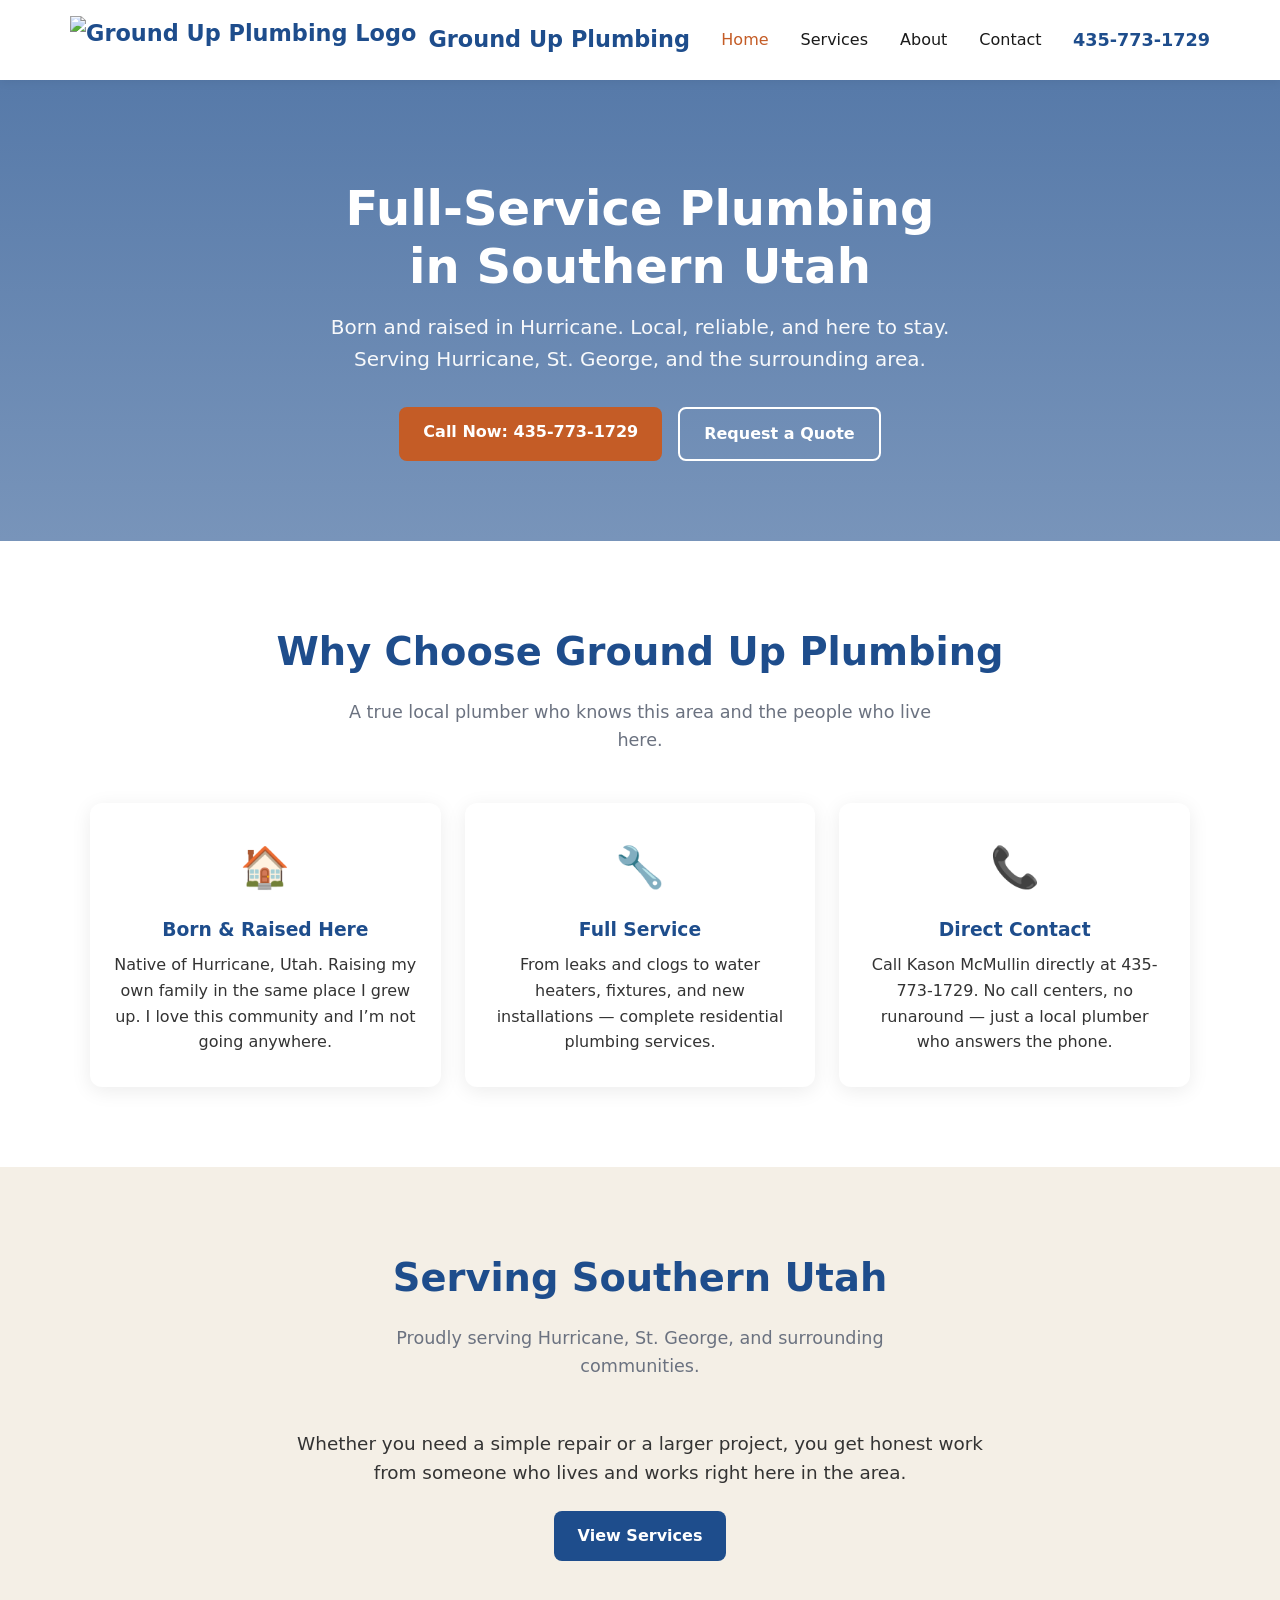
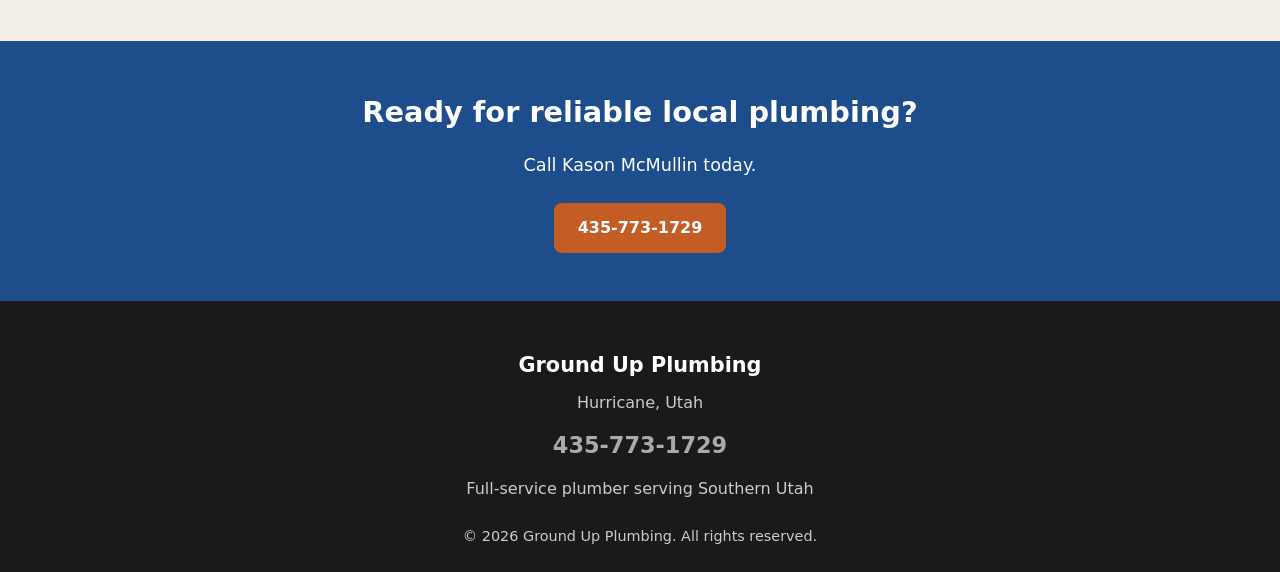
==== index.html @ 10d8872b "Add Ground Up Plumbing website" ====
<!DOCTYPE html>
<html lang="en">
<head>
  <meta charset="UTF-8">
  <meta name="viewport" content="width=device-width, initial-scale=1.0">
  <title>Ground Up Plumbing | Full Service Plumber in Hurricane & St. George, Utah</title>
  <meta name="description" content="Local full-service plumber in Hurricane and Southern Utah. Born and raised in Hurricane. Call Kason McMullin at 435-773-1729.">
  <link rel="stylesheet" href="css/styles.css">
</head>
<body>
  <header>
    <div class="container header-inner">
      <a href="index.html" class="logo">
        <img src="images/logo-new.jpg" alt="Ground Up Plumbing Logo">
        Ground Up Plumbing
      </a>
      <nav>
        <ul>
          <li><a href="index.html" class="active">Home</a></li>
          <li><a href="services.html">Services</a></li>
          <li><a href="about.html">About</a></li>
          <li><a href="contact.html">Contact</a></li>
        </ul>
      </nav>
      <a href="tel:4357731729" class="phone-link">435-773-1729</a>
    </div>
  </header>

  <section class="hero">
    <div class="container">
      <h1>Full-Service Plumbing<br>in Southern Utah</h1>
      <p>Born and raised in Hurricane. Local, reliable, and here to stay. Serving Hurricane, St. George, and the surrounding area.</p>
      <div class="hero-btns">
        <a href="tel:4357731729" class="btn">Call Now: 435-773-1729</a>
        <a href="contact.html" class="btn btn-outline" style="border-color:white;color:white !important;">Request a Quote</a>
      </div>
    </div>
  </section>

  <section>
    <div class="container">
      <h2 class="section-title">Why Choose Ground Up Plumbing</h2>
      <p class="section-sub">A true local plumber who knows this area and the people who live here.</p>
      <div class="cards">
        <div class="card">
          <div class="card-icon">🏠</div>
          <h3>Born & Raised Here</h3>
          <p>Native of Hurricane, Utah. Raising my own family in the same place I grew up. I love this community and I’m not going anywhere.</p>
        </div>
        <div class="card">
          <div class="card-icon">🔧</div>
          <h3>Full Service</h3>
          <p>From leaks and clogs to water heaters, fixtures, and new installations — complete residential plumbing services.</p>
        </div>
        <div class="card">
          <div class="card-icon">📞</div>
          <h3>Direct Contact</h3>
          <p>Call Kason McMullin directly at 435-773-1729. No call centers, no runaround — just a local plumber who answers the phone.</p>
        </div>
      </div>
    </div>
  </section>

  <section style="background: var(--sand);">
    <div class="container">
      <h2 class="section-title">Serving Southern Utah</h2>
      <p class="section-sub">Proudly serving Hurricane, St. George, and surrounding communities.</p>
      <div style="text-align:center; max-width:700px; margin:0 auto;">
        <p style="font-size:1.15rem; margin-bottom:24px;">Whether you need a simple repair or a larger project, you get honest work from someone who lives and works right here in the area.</p>
        <a href="services.html" class="btn btn-primary">View Services</a>
      </div>
    </div>
  </section>

  <section class="cta-banner">
    <div class="container">
      <h2>Ready for reliable local plumbing?</h2>
      <p style="margin-bottom:24px; font-size:1.1rem;">Call Kason McMullin today.</p>
      <a href="tel:4357731729" class="btn">435-773-1729</a>
    </div>
  </section>

  <footer>
    <div class="container">
      <div class="footer-logo">Ground Up Plumbing</div>
      <p>Hurricane, Utah</p>
      <div class="footer-phone"><a href="tel:4357731729">435-773-1729</a></div>
      <p>Full-service plumber serving Southern Utah</p>
      <p style="margin-top:24px; font-size:0.9rem;">&copy; 2026 Ground Up Plumbing. All rights reserved.</p>
    </div>
  </footer>
</body>
</html>
---- css/styles.css ----
:root {
  --primary: #1e4d8c;
  --primary-dark: #163a6b;
  --accent: #c45c26;
  --accent-light: #e07a3d;
  --sand: #f4efe6;
  --stone: #8b7355;
  --dark: #1a1a1a;
  --text: #333333;
  --light: #ffffff;
  --gray: #6b7280;
  --radius: 12px;
  --shadow: 0 4px 20px rgba(0,0,0,0.08);
}

* { margin: 0; padding: 0; box-sizing: border-box; }

body {
  font-family: 'Segoe UI', system-ui, -apple-system, sans-serif;
  color: var(--text);
  line-height: 1.6;
  background: var(--light);
}

a { color: var(--primary); text-decoration: none; }
a:hover { color: var(--accent); }

.container { max-width: 1140px; margin: 0 auto; padding: 0 20px; }

header {
  background: var(--light);
  box-shadow: 0 2px 10px rgba(0,0,0,0.06);
  position: sticky;
  top: 0;
  z-index: 100;
}

.header-inner {
  display: flex;
  justify-content: space-between;
  align-items: center;
  padding: 16px 0;
}

.logo {
  display: flex;
  align-items: center;
  gap: 12px;
  font-weight: 700;
  font-size: 1.4rem;
  color: var(--primary);
}

.logo img { height: 48px; width: auto; }

nav ul { display: flex; list-style: none; gap: 32px; }
nav a { font-weight: 500; color: var(--dark); font-size: 1rem; }
nav a:hover, nav a.active { color: var(--accent); }

.btn {
  display: inline-block;
  background: var(--accent);
  color: white !important;
  padding: 12px 24px;
  border-radius: 8px;
  font-weight: 600;
  transition: background 0.2s, transform 0.1s;
}
.btn:hover { background: var(--accent-light); transform: translateY(-1px); }
.btn-primary { background: var(--primary); }
.btn-primary:hover { background: var(--primary-dark); }
.btn-outline { background: transparent; border: 2px solid var(--primary); color: var(--primary) !important; }
.btn-outline:hover { background: var(--primary); color: white !important; }

.phone-link {
  font-weight: 700;
  color: var(--primary);
  font-size: 1.1rem;
}

.hero {
  background: linear-gradient(rgba(30,77,140,0.75), rgba(30,77,140,0.6)), url('../images/hero-landscape.jpg') center/cover no-repeat;
  color: white;
  padding: 100px 0 80px;
  text-align: center;
}

.hero h1 { font-size: 3rem; font-weight: 800; margin-bottom: 16px; line-height: 1.2; }
.hero p { font-size: 1.25rem; max-width: 700px; margin: 0 auto 32px; opacity: 0.95; }
.hero-btns { display: flex; gap: 16px; justify-content: center; flex-wrap: wrap; }

section { padding: 80px 0; }
.section-title { text-align: center; font-size: 2.4rem; color: var(--primary); margin-bottom: 16px; }
.section-sub { text-align: center; color: var(--gray); max-width: 600px; margin: 0 auto 48px; font-size: 1.1rem; }

.cards { display: grid; grid-template-columns: repeat(auto-fit, minmax(280px, 1fr)); gap: 24px; }
.card {
  background: white;
  border-radius: var(--radius);
  padding: 32px 24px;
  box-shadow: var(--shadow);
  text-align: center;
  transition: transform 0.2s;
}
.card:hover { transform: translateY(-4px); }
.card h3 { color: var(--primary); margin: 16px 0 8px; }
.card-icon { font-size: 2.5rem; }

.about-grid {
  display: grid;
  grid-template-columns: 1fr 1.2fr;
  gap: 48px;
  align-items: center;
}
.about-img { border-radius: var(--radius); width: 100%; height: 480px; object-fit: cover; box-shadow: var(--shadow); }
.about-text h2 { color: var(--primary); margin-bottom: 16px; font-size: 2rem; }
.about-text p { margin-bottom: 16px; }

.service-list { display: grid; grid-template-columns: repeat(auto-fit, minmax(240px, 1fr)); gap: 16px; }
.service-item {
  background: var(--sand);
  padding: 20px;
  border-radius: 8px;
  border-left: 4px solid var(--accent);
}

.contact-grid { display: grid; grid-template-columns: 1fr 1fr; gap: 48px; }
.contact-info h3 { color: var(--primary); margin-bottom: 12px; }
.contact-info p { margin-bottom: 8px; }
.contact-form input, .contact-form textarea, .contact-form select {
  width: 100%;
  padding: 12px 16px;
  border: 1px solid #ddd;
  border-radius: 8px;
  margin-bottom: 16px;
  font-size: 1rem;
  font-family: inherit;
}
.contact-form textarea { min-height: 120px; resize: vertical; }

footer {
  background: var(--dark);
  color: #ccc;
  padding: 48px 0 24px;
  text-align: center;
}
footer a { color: #aaa; }
footer a:hover { color: white; }
.footer-logo { font-size: 1.3rem; color: white; font-weight: 700; margin-bottom: 8px; }
.footer-phone { font-size: 1.4rem; color: var(--accent-light); font-weight: 700; margin: 12px 0; }

@media (max-width: 768px) {
  .header-inner { flex-wrap: wrap; }
  nav ul { gap: 16px; font-size: 0.95rem; }
  .hero h1 { font-size: 2.2rem; }
  .hero { padding: 70px 0 60px; }
  .about-grid, .contact-grid { grid-template-columns: 1fr; }
  .about-img { height: 360px; }
  section { padding: 60px 0; }
}

.cta-banner {
  background: var(--primary);
  color: white;
  text-align: center;
  padding: 48px 20px;
}
.cta-banner h2 { margin-bottom: 16px; font-size: 1.8rem; }
.cta-banner .btn { background: var(--accent); }
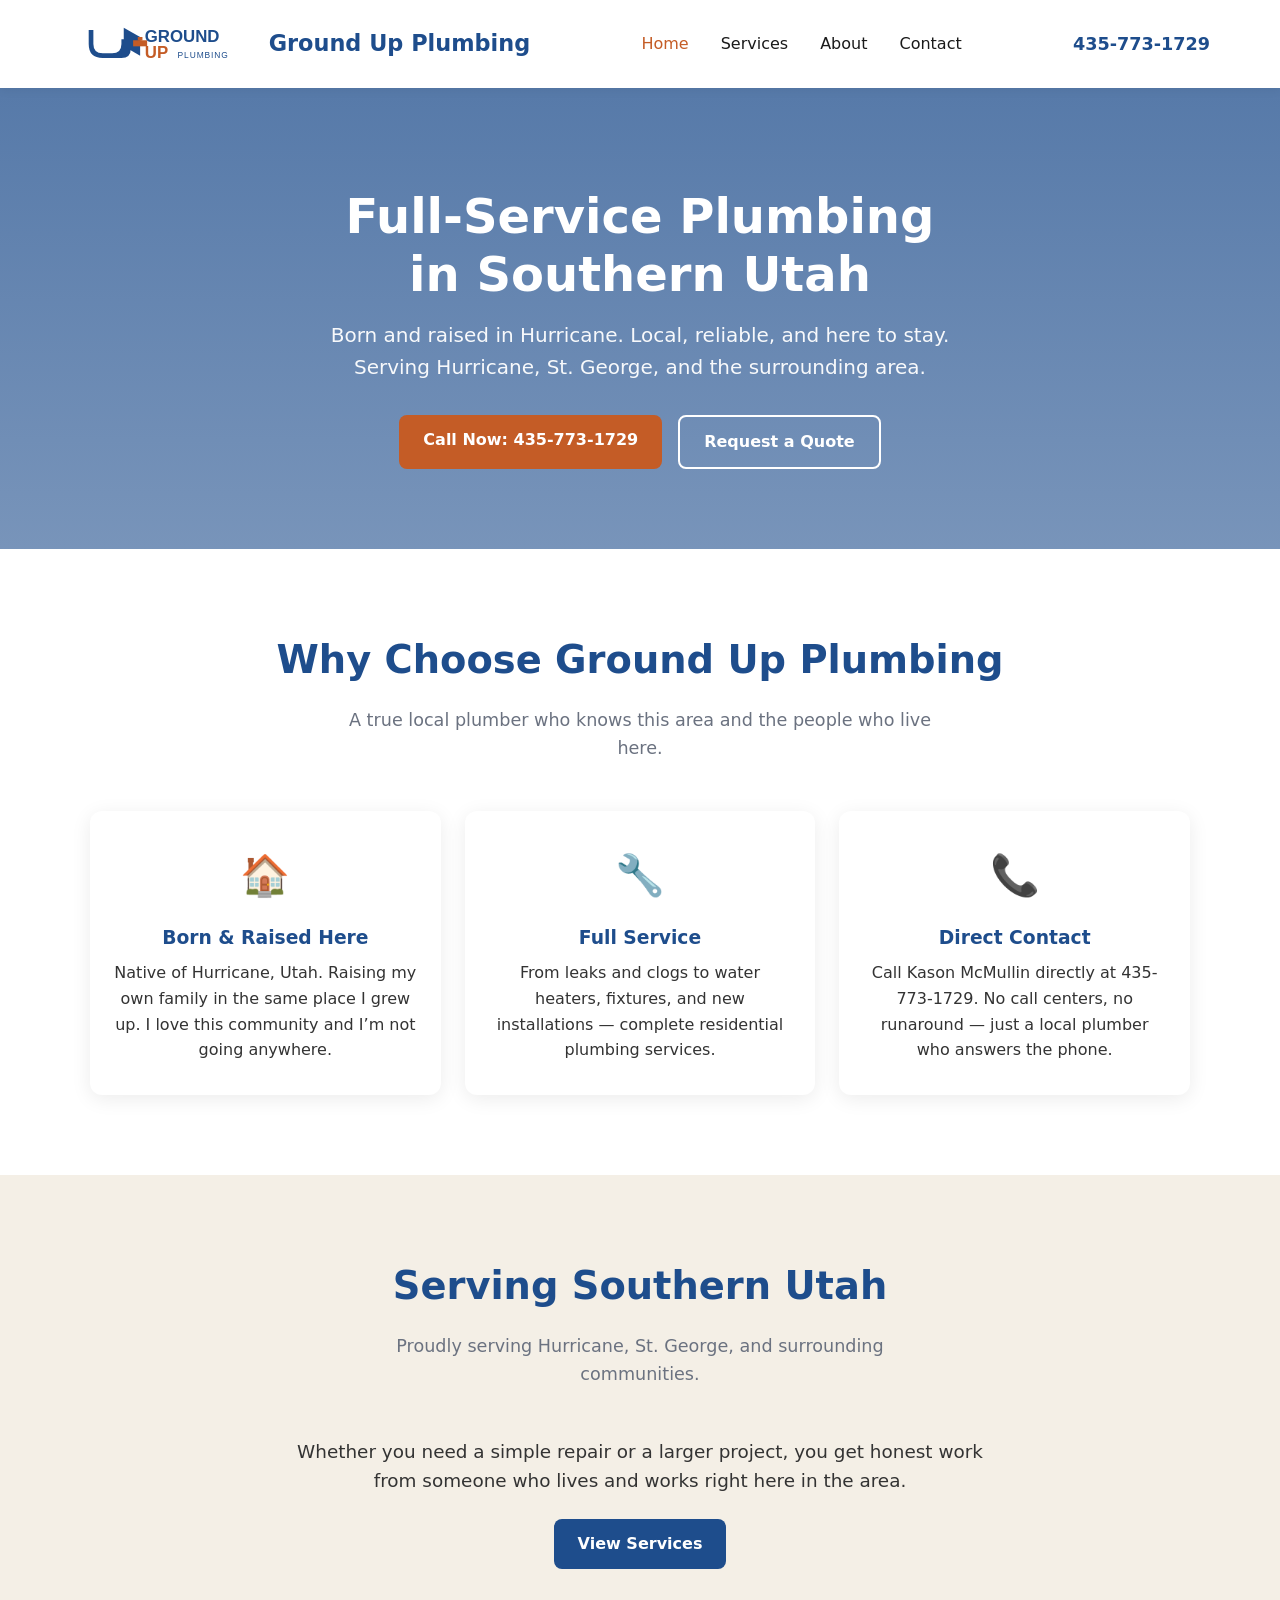
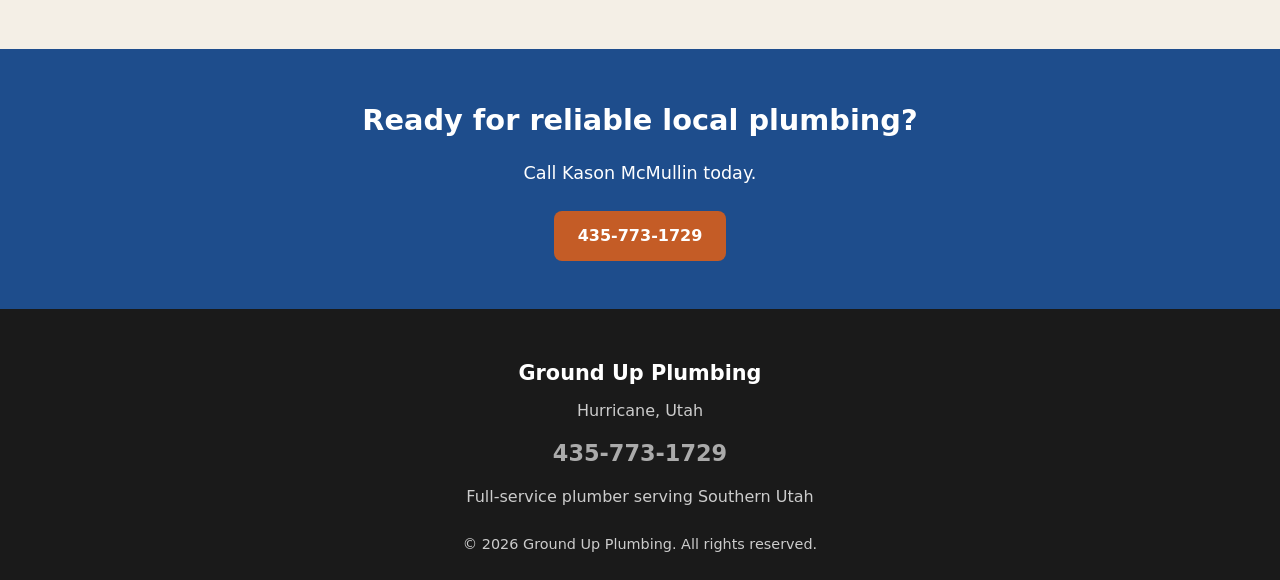
==== commit 589987a4: "Add SVG logo and fix logo reference" ====
--- a/index.html
+++ b/index.html
@@ -11,7 +11,7 @@
   <header>
     <div class="container header-inner">
       <a href="index.html" class="logo">
-        <img src="images/logo-new.jpg" alt="Ground Up Plumbing Logo">
+        <img src="images/logo.svg" alt="Ground Up Plumbing" style="height:56px;">
         Ground Up Plumbing
       </a>
       <nav>
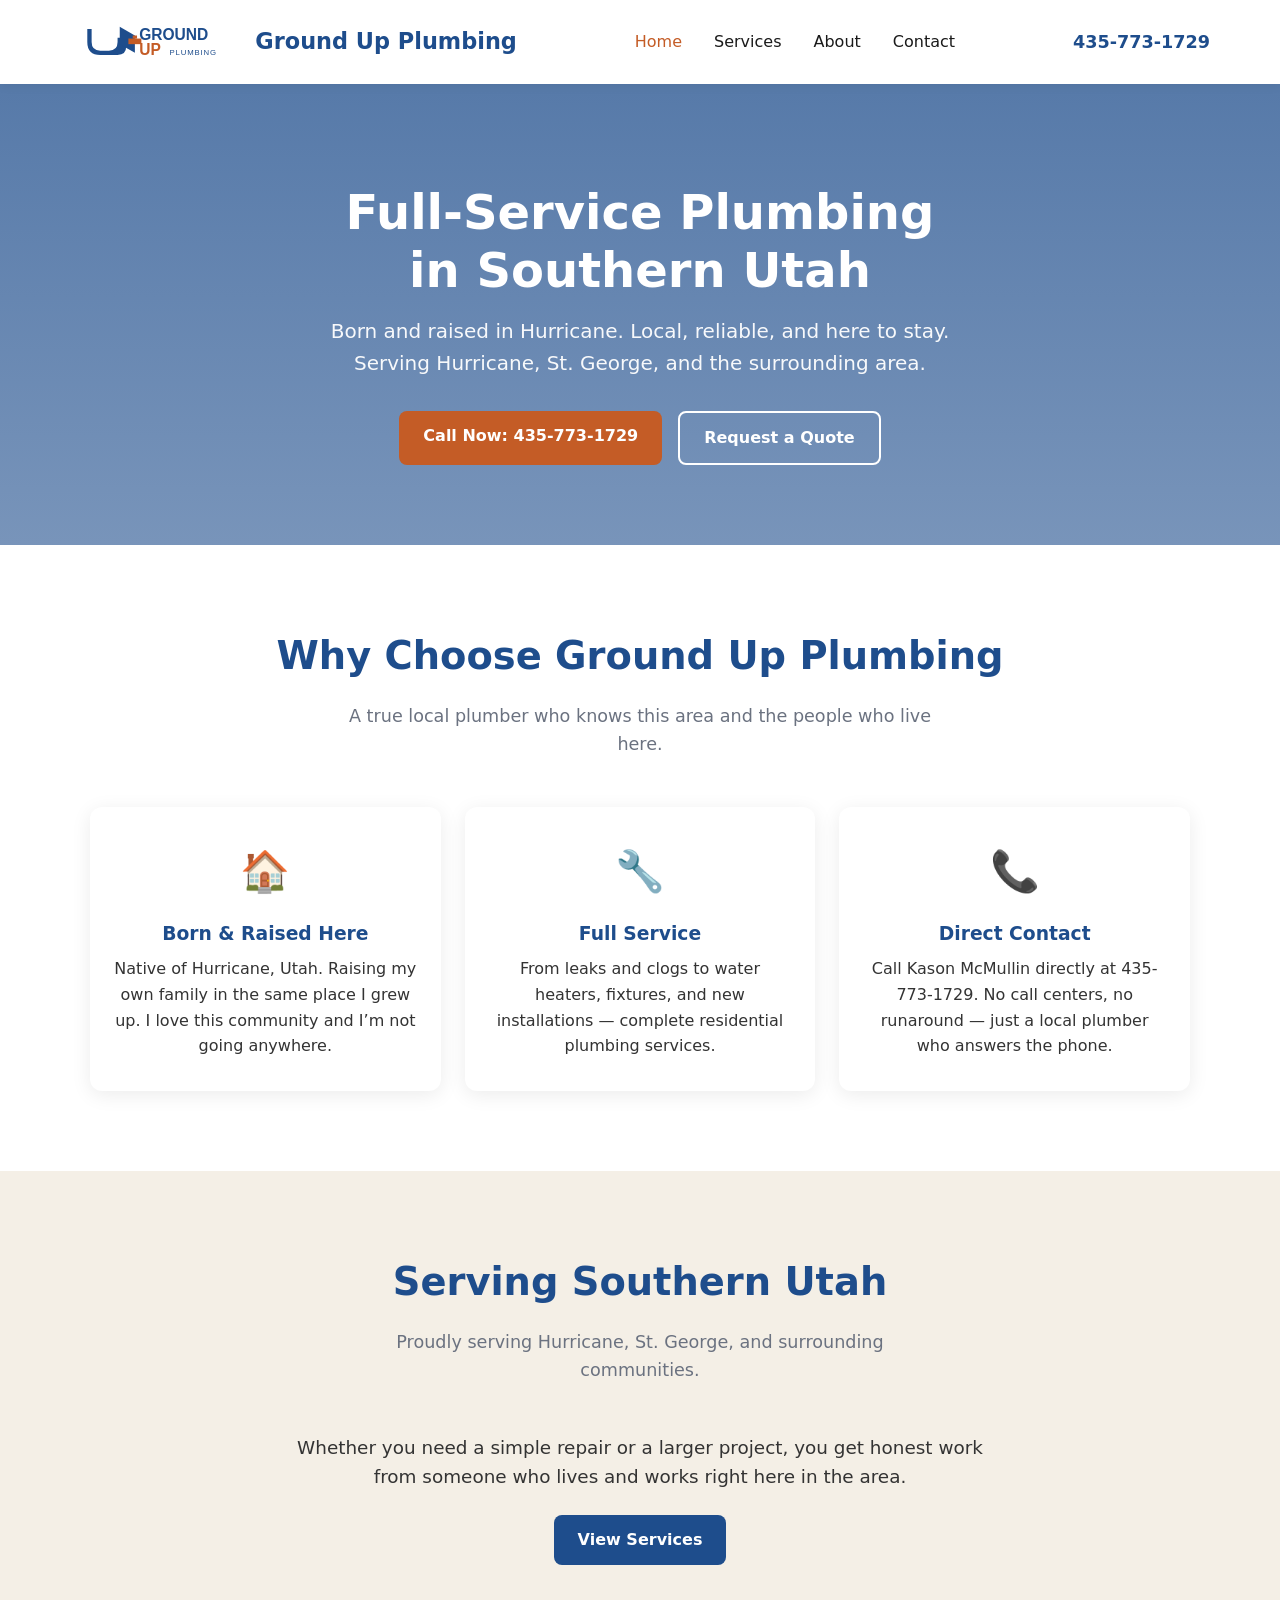
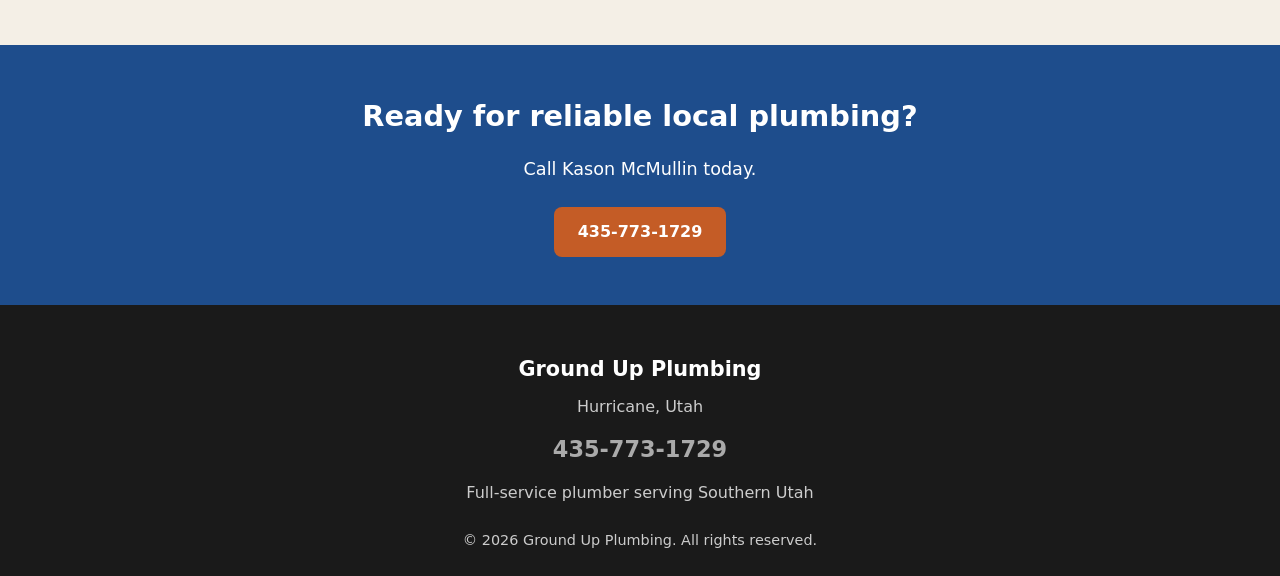
==== commit ed777fec: "Fix logo and add remaining pages" ====
--- a/index.html
+++ b/index.html
@@ -11,7 +11,7 @@
   <header>
     <div class="container header-inner">
       <a href="index.html" class="logo">
-        <img src="images/logo.svg" alt="Ground Up Plumbing" style="height:56px;">
+        <img src="images/logo.svg" alt="Ground Up Plumbing" style="height:52px;width:auto;">
         Ground Up Plumbing
       </a>
       <nav>
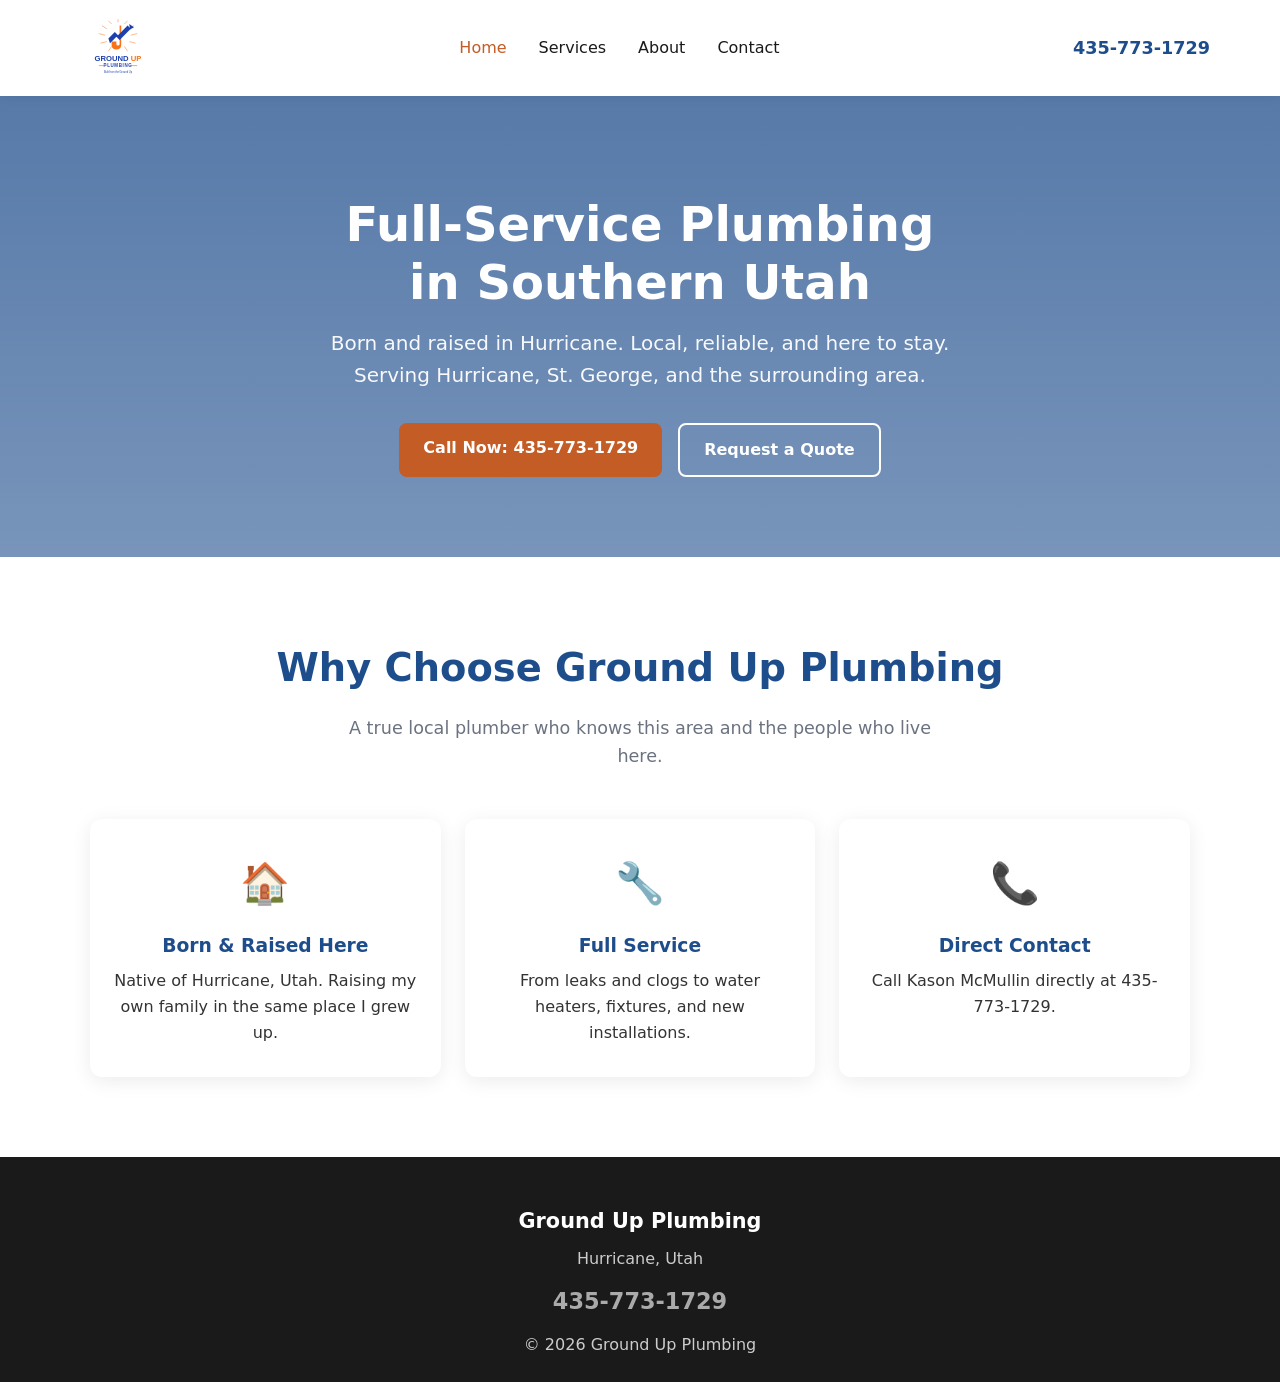
==== commit 895de052: "Add matching Ground Up Plumbing logo" ====
--- a/index.html
+++ b/index.html
@@ -4,15 +4,13 @@
   <meta charset="UTF-8">
   <meta name="viewport" content="width=device-width, initial-scale=1.0">
   <title>Ground Up Plumbing | Full Service Plumber in Hurricane & St. George, Utah</title>
-  <meta name="description" content="Local full-service plumber in Hurricane and Southern Utah. Born and raised in Hurricane. Call Kason McMullin at 435-773-1729.">
   <link rel="stylesheet" href="css/styles.css">
 </head>
 <body>
   <header>
     <div class="container header-inner">
       <a href="index.html" class="logo">
-        <img src="images/logo.svg" alt="Ground Up Plumbing" style="height:52px;width:auto;">
-        Ground Up Plumbing
+        <img src="images/logo.svg" alt="Ground Up Plumbing" style="height:64px;">
       </a>
       <nav>
         <ul>
@@ -25,7 +23,6 @@
       <a href="tel:4357731729" class="phone-link">435-773-1729</a>
     </div>
   </header>
-
   <section class="hero">
     <div class="container">
       <h1>Full-Service Plumbing<br>in Southern Utah</h1>
@@ -36,7 +33,6 @@
       </div>
     </div>
   </section>
-
   <section>
     <div class="container">
       <h2 class="section-title">Why Choose Ground Up Plumbing</h2>
@@ -45,48 +41,27 @@
         <div class="card">
           <div class="card-icon">🏠</div>
           <h3>Born & Raised Here</h3>
-          <p>Native of Hurricane, Utah. Raising my own family in the same place I grew up. I love this community and I’m not going anywhere.</p>
+          <p>Native of Hurricane, Utah. Raising my own family in the same place I grew up.</p>
         </div>
         <div class="card">
           <div class="card-icon">🔧</div>
           <h3>Full Service</h3>
-          <p>From leaks and clogs to water heaters, fixtures, and new installations — complete residential plumbing services.</p>
+          <p>From leaks and clogs to water heaters, fixtures, and new installations.</p>
         </div>
         <div class="card">
           <div class="card-icon">📞</div>
           <h3>Direct Contact</h3>
-          <p>Call Kason McMullin directly at 435-773-1729. No call centers, no runaround — just a local plumber who answers the phone.</p>
+          <p>Call Kason McMullin directly at 435-773-1729.</p>
         </div>
       </div>
     </div>
   </section>
-
-  <section style="background: var(--sand);">
-    <div class="container">
-      <h2 class="section-title">Serving Southern Utah</h2>
-      <p class="section-sub">Proudly serving Hurricane, St. George, and surrounding communities.</p>
-      <div style="text-align:center; max-width:700px; margin:0 auto;">
-        <p style="font-size:1.15rem; margin-bottom:24px;">Whether you need a simple repair or a larger project, you get honest work from someone who lives and works right here in the area.</p>
-        <a href="services.html" class="btn btn-primary">View Services</a>
-      </div>
-    </div>
-  </section>
-
-  <section class="cta-banner">
-    <div class="container">
-      <h2>Ready for reliable local plumbing?</h2>
-      <p style="margin-bottom:24px; font-size:1.1rem;">Call Kason McMullin today.</p>
-      <a href="tel:4357731729" class="btn">435-773-1729</a>
-    </div>
-  </section>
-
   <footer>
     <div class="container">
       <div class="footer-logo">Ground Up Plumbing</div>
       <p>Hurricane, Utah</p>
       <div class="footer-phone"><a href="tel:4357731729">435-773-1729</a></div>
-      <p>Full-service plumber serving Southern Utah</p>
-      <p style="margin-top:24px; font-size:0.9rem;">&copy; 2026 Ground Up Plumbing. All rights reserved.</p>
+      <p>&copy; 2026 Ground Up Plumbing</p>
     </div>
   </footer>
 </body>
